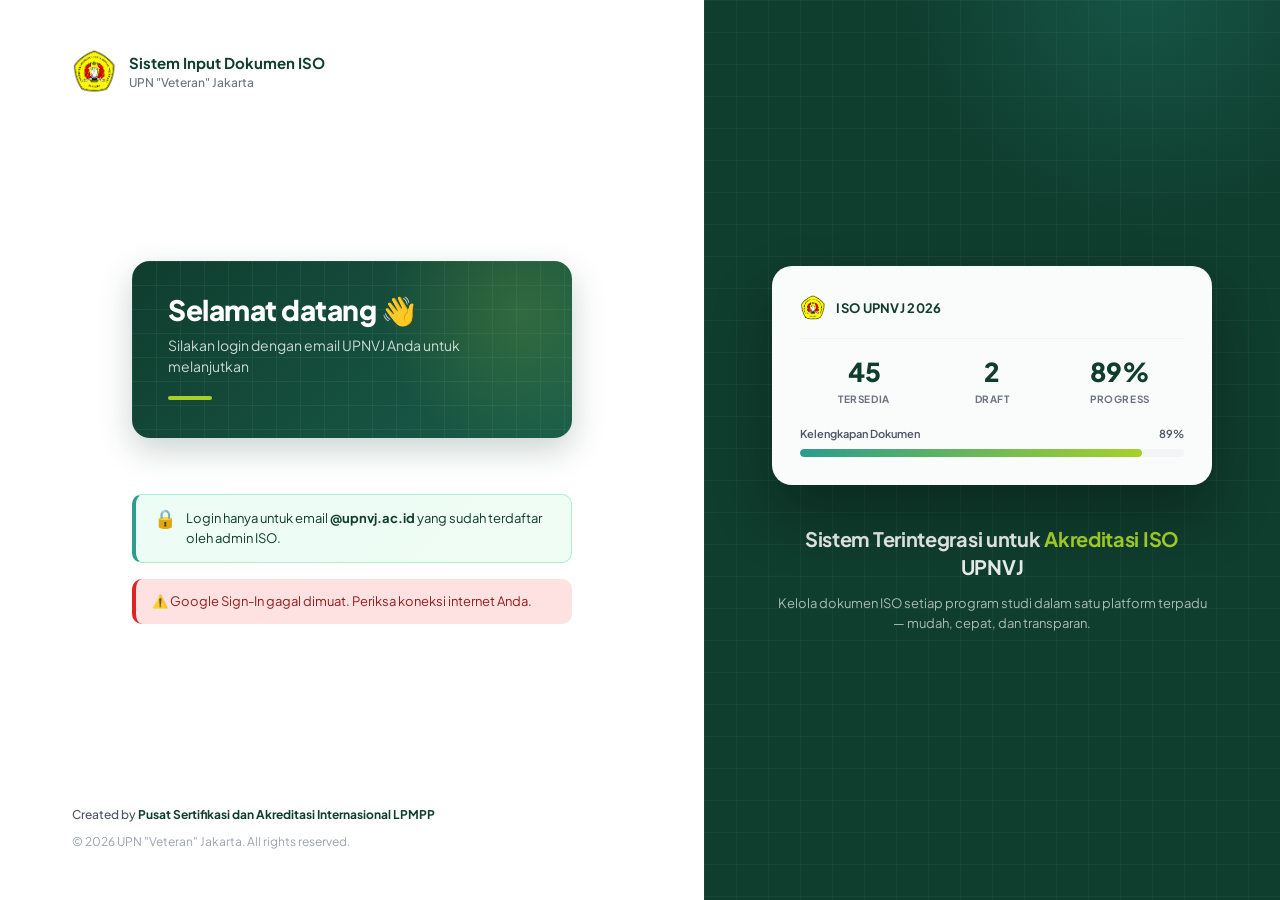
==== index.html @ acfbcaf8 "Add files via upload" ====
<!DOCTYPE html>
<html lang="id">
<head>
  <meta charset="UTF-8">
  <meta name="viewport" content="width=device-width, initial-scale=1.0">
  <title>Login - Sistem Input Dokumen ISO UPNVJ</title>
  <link rel="stylesheet" href="assets/css/style.css">
  <script src="https://accounts.google.com/gsi/client" async defer></script>
  <link rel="icon" type="image/png" href="assets/img/logo-upn.png">
</head>
<body>

<div class="login-wrapper">

  <!-- LEFT PANEL - FORM -->
  <div class="login-left">
    
    <div class="login-brand">
      <img src="assets/img/logo-upn.png" alt="Logo UPNVJ">
      <div class="login-brand-text">
        Sistem Input Dokumen ISO
        <small>UPN "Veteran" Jakarta</small>
      </div>
    </div>
    
    <div class="login-form-container">
      
      <div class="welcome-banner">
        <div class="welcome-banner-content">
          <h1>Selamat datang 👋</h1>
          <p>Silakan login dengan email UPNVJ Anda untuk melanjutkan</p>
          <div class="welcome-banner-accent"></div>
        </div>
      </div>
      
      <div id="g_id_signin_container" class="google-btn-container"></div>
      
      <div class="login-info">
        <span class="login-info-icon">🔒</span>
        <div>
          Login hanya untuk email <strong>@upnvj.ac.id</strong> yang sudah terdaftar oleh admin ISO.
        </div>
      </div>
      
      <div id="message" class="login-message"></div>
      
    </div>
    
    <div class="login-footer">
      <div class="credit">
        Created by <strong>Pusat Sertifikasi dan Akreditasi Internasional LPMPP</strong>
      </div>
      <div>© 2026 UPN "Veteran" Jakarta. All rights reserved.</div>
    </div>
    
  </div>

  <!-- RIGHT PANEL - BRANDING -->
  <div class="login-right">
    <div class="login-right-content">
      
      <div class="preview-card">
        <div class="preview-card-header">
          <img src="assets/img/logo-upn.png" alt="UPNVJ">
          <div class="preview-card-title">ISO UPNVJ 2026</div>
        </div>
        
        <div class="preview-stats">
          <div class="preview-stat">
            <div class="preview-stat-value">45</div>
            <div class="preview-stat-label">Tersedia</div>
          </div>
          <div class="preview-stat">
            <div class="preview-stat-value">2</div>
            <div class="preview-stat-label">Draft</div>
          </div>
          <div class="preview-stat">
            <div class="preview-stat-value">89%</div>
            <div class="preview-stat-label">Progress</div>
          </div>
        </div>
        
        <div class="preview-progress-label">
          <span>Kelengkapan Dokumen</span>
          <span>89%</span>
        </div>
        <div class="preview-progress-bar">
          <div class="preview-progress-fill"></div>
        </div>
      </div>
      
      <div class="login-tagline">
        <h2>Sistem Terintegrasi untuk <span class="login-tagline-highlight">Akreditasi ISO</span> UPNVJ</h2>
        <p>Kelola dokumen ISO setiap program studi dalam satu platform terpadu — mudah, cepat, dan transparan.</p>
      </div>
      
    </div>
  </div>

</div>

<script src="assets/js/config.js"></script>
<script src="assets/js/api.js"></script>
<script src="assets/js/auth.js"></script>

<script>
  window.addEventListener('load', function() {
    if (typeof google === 'undefined' || !google.accounts) {
      document.getElementById('message').innerHTML =
        '<div class="alert alert-error">⚠️ Google Sign-In gagal dimuat. Periksa koneksi internet Anda.</div>';
      return;
    }
    
    google.accounts.id.initialize({
      client_id: APP_CONFIG.CLIENT_ID,
      callback: handleCredentialResponse
    });
    
    google.accounts.id.renderButton(
      document.getElementById('g_id_signin_container'),
      { 
        theme: 'outline', 
        size: 'large', 
        text: 'signin_with', 
        shape: 'rectangular',
        width: 320,
        logo_alignment: 'left'
      }
    );
  });
</script>

</body>
</html>
---- assets/css/style.css ----
@import url('https://fonts.googleapis.com/css2?family=Plus+Jakarta+Sans:wght@300;400;500;600;700;800&display=swap');

:root {
  --green-darkest: #0A2A1F;
  --green-dark: #0F3D2E;
  --green-primary: #1A5D4A;
  --green-medium: #2A9D8F;
  --green-light: #7DCFB6;
  --green-accent: #A7D129;
  --cream: #F5F7F5;
  --white: #FFFFFF;
  --gray-50: #F9FAFB;
  --gray-100: #F3F4F6;
  --gray-200: #E5E7EB;
  --gray-300: #D1D5DB;
  --gray-400: #9CA3AF;
  --gray-500: #6B7280;
  --gray-600: #4B5563;
  --gray-700: #374151;
  --gray-800: #1F2937;
  --gray-900: #111827;
  --success: #059669;
  --success-bg: #D1FAE5;
  --warning: #D97706;
  --warning-bg: #FEF3C7;
  --danger: #DC2626;
  --danger-bg: #FEE2E2;
  --info: #0891B2;
  --info-bg: #CFFAFE;
  --shadow-sm: 0 1px 2px rgba(0,0,0,0.05);
  --shadow-md: 0 4px 6px rgba(0,0,0,0.07);
  --shadow-lg: 0 10px 25px rgba(0,0,0,0.08);
  --shadow-xl: 0 20px 40px rgba(0,0,0,0.1);
  --radius-sm: 6px;
  --radius-md: 10px;
  --radius-lg: 14px;
  --radius-xl: 20px;
}

* { margin: 0; padding: 0; box-sizing: border-box; }

body {
  font-family: 'Plus Jakarta Sans', -apple-system, BlinkMacSystemFont, 'Segoe UI', Roboto, sans-serif;
  background: var(--cream);
  color: var(--gray-800);
  line-height: 1.6;
  -webkit-font-smoothing: antialiased;
}

a { color: inherit; text-decoration: none; }

/* ============================================
   LOGIN PAGE - SPLIT LAYOUT
   ============================================ */

.login-wrapper {
  min-height: 100vh;
  display: grid;
  grid-template-columns: 55% 45%;
}

.login-left {
  background: var(--white);
  padding: 48px 72px;
  display: flex;
  flex-direction: column;
  justify-content: space-between;
  min-height: 100vh;
}

.login-brand {
  display: flex;
  align-items: center;
  gap: 12px;
}

.login-brand img {
  height: 48px;
  width: auto;
}

.login-brand-text {
  font-size: 15px;
  font-weight: 700;
  color: var(--green-dark);
  line-height: 1.3;
}

.login-brand-text small {
  display: block;
  font-size: 12px;
  font-weight: 500;
  color: var(--gray-500);
  margin-top: 2px;
}

.login-form-container {
  max-width: 440px;
  width: 100%;
  margin: 0 auto;
  padding: 40px 0;
}

/* Welcome Banner - Deep Green */
.welcome-banner {
  background: linear-gradient(135deg, #0F3D2E 0%, #1A5D4A 100%);
  color: white;
  padding: 32px 36px;
  border-radius: 18px;
  margin-bottom: 32px;
  position: relative;
  overflow: hidden;
  box-shadow: 0 12px 32px rgba(15, 61, 46, 0.22);
}

.welcome-banner::before {
  content: '';
  position: absolute;
  inset: 0;
  background-image: 
    linear-gradient(rgba(255,255,255,0.05) 1px, transparent 1px),
    linear-gradient(90deg, rgba(255,255,255,0.05) 1px, transparent 1px);
  background-size: 24px 24px;
  pointer-events: none;
}

.welcome-banner::after {
  content: '';
  position: absolute;
  top: -50%;
  right: -20%;
  width: 280px;
  height: 280px;
  background: radial-gradient(circle, rgba(167,209,41,0.18) 0%, transparent 70%);
  pointer-events: none;
}

.welcome-banner-content {
  position: relative;
  z-index: 1;
}

.welcome-banner h1 {
  font-size: 28px;
  font-weight: 800;
  color: white;
  margin-bottom: 8px;
  letter-spacing: -0.5px;
  line-height: 1.2;
}

.welcome-banner p {
  font-size: 14px;
  color: rgba(255,255,255,0.78);
  line-height: 1.55;
  font-weight: 400;
  max-width: 380px;
}

.welcome-banner-accent {
  display: inline-block;
  width: 44px;
  height: 4px;
  background: #A7D129;
  border-radius: 2px;
  margin-top: 18px;
}

.google-btn-container {
  display: flex;
  justify-content: center;
  margin-bottom: 24px;
}

.google-btn-container > div {
  width: 100% !important;
  max-width: 400px;
}

.login-info {
  background: linear-gradient(135deg, #ECFDF5 0%, #F0FDF4 100%);
  border: 1px solid #A7F3D0;
  border-left: 4px solid #2A9D8F;
  color: #0F3D2E;
  padding: 14px 18px;
  border-radius: 10px;
  font-size: 13px;
  display: flex;
  gap: 10px;
  align-items: flex-start;
  line-height: 1.5;
}

.login-info-icon {
  font-size: 18px;
  flex-shrink: 0;
  line-height: 1;
}

.login-message {
  margin-top: 16px;
  font-size: 14px;
}

.login-footer {
  font-size: 12px;
  color: var(--gray-400);
  line-height: 1.7;
}

.login-footer .credit {
  color: var(--gray-600);
  font-weight: 500;
  margin-bottom: 6px;
}

.login-footer .credit strong {
  color: var(--green-dark);
  font-weight: 700;
}

/* Right Panel - Deep Green Branding */
.login-right {
  background: #0F3D2E;
  position: relative;
  overflow: hidden;
  display: flex;
  align-items: center;
  justify-content: center;
  padding: 60px 56px;
}

.login-right::before {
  content: '';
  position: absolute;
  inset: 0;
  background-image: 
    linear-gradient(rgba(255,255,255,0.04) 1px, transparent 1px),
    linear-gradient(90deg, rgba(255,255,255,0.04) 1px, transparent 1px);
  background-size: 32px 32px;
  pointer-events: none;
}

.login-right::after {
  content: '';
  position: absolute;
  top: -30%;
  right: -20%;
  width: 500px;
  height: 500px;
  background: radial-gradient(circle, rgba(42,157,143,0.25) 0%, transparent 70%);
  pointer-events: none;
}

.login-right-content {
  position: relative;
  z-index: 1;
  max-width: 440px;
  width: 100%;
}

.preview-card {
  background: rgba(255,255,255,0.98);
  border-radius: 20px;
  padding: 28px;
  box-shadow: 0 30px 60px rgba(0,0,0,0.3);
  margin-bottom: 40px;
  backdrop-filter: blur(10px);
}

.preview-card-header {
  display: flex;
  align-items: center;
  gap: 10px;
  padding-bottom: 16px;
  border-bottom: 1px solid var(--gray-100);
  margin-bottom: 20px;
}

.preview-card-header img {
  height: 28px;
}

.preview-card-title {
  font-size: 13px;
  font-weight: 700;
  color: #0F3D2E;
  letter-spacing: 0.3px;
}

.preview-stats {
  display: flex;
  justify-content: space-between;
  margin-bottom: 18px;
}

.preview-stat {
  text-align: center;
  flex: 1;
}

.preview-stat-value {
  font-size: 26px;
  font-weight: 800;
  color: #0F3D2E;
  line-height: 1;
  margin-bottom: 6px;
}

.preview-stat-label {
  font-size: 10px;
  text-transform: uppercase;
  letter-spacing: 0.6px;
  color: var(--gray-500);
  font-weight: 700;
}

.preview-progress-label {
  display: flex;
  justify-content: space-between;
  font-size: 11px;
  color: var(--gray-600);
  margin-bottom: 6px;
  font-weight: 600;
}

.preview-progress-bar {
  background: var(--gray-100);
  height: 8px;
  border-radius: 4px;
  overflow: hidden;
}

.preview-progress-fill {
  height: 100%;
  background: linear-gradient(90deg, #2A9D8F, #A7D129);
  width: 89%;
  border-radius: 4px;
}

.login-tagline {
  text-align: center;
  color: rgba(255,255,255,0.9);
}

.login-tagline h2 {
  font-size: 20px;
  font-weight: 700;
  line-height: 1.4;
  margin-bottom: 12px;
  letter-spacing: -0.3px;
}

.login-tagline p {
  font-size: 13px;
  color: rgba(255,255,255,0.65);
  line-height: 1.6;
}

.login-tagline-highlight {
  color: #A7D129;
  font-weight: 700;
}

/* ============================================
   NAVBAR (halaman lain)
   ============================================ */

.navbar {
  background: #0F3D2E;
  color: white;
  padding: 16px 0;
  box-shadow: var(--shadow-sm);
  position: sticky;
  top: 0;
  z-index: 100;
}

.navbar .container {
  max-width: 1200px;
  margin: 0 auto;
  padding: 0 24px;
  display: flex;
  justify-content: space-between;
  align-items: center;
}

.navbar-brand {
  font-size: 16px;
  font-weight: 700;
  display: flex;
  align-items: center;
  gap: 10px;
}

.navbar-brand img {
  height: 32px;
}

.navbar-user {
  display: flex;
  align-items: center;
  gap: 16px;
  font-size: 13px;
}

.navbar-user a {
  color: rgba(255,255,255,0.85);
  font-size: 13px;
  padding: 6px 12px;
  border-radius: 6px;
  transition: all 0.2s;
}

.navbar-user a:hover {
  background: rgba(255,255,255,0.1);
  color: white;
}

.navbar-user button {
  background: rgba(255,255,255,0.15);
  border: 1px solid rgba(255,255,255,0.2);
  color: white;
  padding: 6px 14px;
  border-radius: 6px;
  cursor: pointer;
  font-size: 13px;
  font-family: inherit;
  font-weight: 500;
  transition: all 0.2s;
}

.navbar-user button:hover {
  background: rgba(255,255,255,0.25);
}

.main-container {
  max-width: 1200px;
  margin: 0 auto;
  padding: 32px 24px;
}

.card {
  background: white;
  border-radius: 14px;
  padding: 24px;
  box-shadow: var(--shadow-sm);
  margin-bottom: 20px;
  border: 1px solid var(--gray-100);
}

.card-header {
  display: flex;
  justify-content: space-between;
  align-items: center;
  margin-bottom: 20px;
  padding-bottom: 16px;
  border-bottom: 1px solid var(--gray-100);
}

.card-header h2 {
  font-size: 17px;
  font-weight: 700;
  color: var(--gray-900);
  letter-spacing: -0.2px;
}

.btn {
  display: inline-flex;
  align-items: center;
  gap: 6px;
  padding: 9px 18px;
  border-radius: 6px;
  border: none;
  cursor: pointer;
  font-size: 13px;
  font-weight: 600;
  text-decoration: none;
  transition: all 0.2s;
  font-family: inherit;
  white-space: nowrap;
}

.btn-primary { background: #0F3D2E; color: white; }
.btn-primary:hover { background: #1A5D4A; transform: translateY(-1px); box-shadow: var(--shadow-md); }

.btn-secondary { background: var(--gray-100); color: var(--gray-700); }
.btn-secondary:hover { background: var(--gray-200); }

.btn-danger { background: var(--danger); color: white; }
.btn-danger:hover { background: #B91C1C; }

.btn-sm { padding: 6px 12px; font-size: 12px; }
.btn:disabled { opacity: 0.5; cursor: not-allowed; }

.table-wrapper { overflow-x: auto; }

table { width: 100%; border-collapse: collapse; font-size: 14px; }

table th {
  background: var(--gray-50);
  color: var(--gray-600);
  text-align: left;
  padding: 12px 16px;
  font-weight: 700;
  font-size: 11px;
  text-transform: uppercase;
  letter-spacing: 0.5px;
  border-bottom: 2px solid var(--gray-100);
  white-space: nowrap;
}

table td {
  padding: 14px 16px;
  border-bottom: 1px solid var(--gray-100);
  vertical-align: middle;
}

table tr:hover { background: var(--gray-50); }

.badge {
  display: inline-flex;
  align-items: center;
  gap: 4px;
  padding: 4px 10px;
  border-radius: 100px;
  font-size: 11px;
  font-weight: 700;
  white-space: nowrap;
  letter-spacing: 0.2px;
}

.badge-success { background: var(--success-bg); color: #065F46; }
.badge-warning { background: var(--warning-bg); color: #92400E; }
.badge-danger  { background: var(--danger-bg); color: #991B1B; }
.badge-info    { background: var(--info-bg); color: #155E75; }
.badge-gray    { background: var(--gray-100); color: var(--gray-600); }

.form-group { margin-bottom: 20px; }

.form-group label {
  display: block;
  margin-bottom: 6px;
  color: var(--gray-700);
  font-weight: 600;
  font-size: 13px;
}

.form-group input,
.form-group textarea,
.form-group select {
  width: 100%;
  padding: 10px 14px;
  border: 1.5px solid var(--gray-200);
  border-radius: 6px;
  font-size: 14px;
  font-family: inherit;
  transition: all 0.2s;
  background: white;
}

.form-group input:focus,
.form-group textarea:focus,
.form-group select:focus {
  outline: none;
  border-color: #2A9D8F;
  box-shadow: 0 0 0 4px rgba(42,157,143,0.12);
}

.form-group textarea { resize: vertical; min-height: 80px; }
.form-hint { font-size: 12px; color: var(--gray-500); margin-top: 4px; }

.filters {
  display: flex;
  gap: 10px;
  margin-bottom: 20px;
  flex-wrap: wrap;
  align-items: center;
}

.filters label { font-size: 13px; font-weight: 600; color: var(--gray-600); }

.filters select,
.filters input {
  padding: 9px 14px;
  border: 1.5px solid var(--gray-200);
  border-radius: 6px;
  font-size: 13px;
  font-family: inherit;
  background: white;
  transition: all 0.2s;
}

.filters select:focus,
.filters input:focus {
  outline: none;
  border-color: #2A9D8F;
  box-shadow: 0 0 0 4px rgba(42,157,143,0.12);
}

.progress-section { margin-bottom: 10px; }

.progress-stats {
  display: flex;
  justify-content: space-between;
  align-items: center;
  margin-bottom: 12px;
  font-size: 13px;
  color: var(--gray-600);
}

.progress-stats strong {
  color: #0F3D2E;
  font-size: 22px;
  font-weight: 800;
}

.progress-bar {
  background: var(--gray-100);
  height: 12px;
  border-radius: 6px;
  overflow: hidden;
}

.progress-fill {
  background: linear-gradient(90deg, #2A9D8F, #A7D129);
  height: 100%;
  transition: width 0.6s ease;
  border-radius: 6px;
}

.alert {
  padding: 12px 16px;
  border-radius: 10px;
  margin-bottom: 16px;
  font-size: 13px;
  border-left: 4px solid;
}

.alert-success { background: var(--success-bg); color: #065F46; border-color: var(--success); }
.alert-error   { background: var(--danger-bg); color: #991B1B; border-color: var(--danger); }
.alert-info    { background: var(--info-bg); color: #155E75; border-color: var(--info); }

.loading { text-align: center; padding: 40px; color: var(--gray-500); }

.spinner {
  display: inline-block;
  width: 22px;
  height: 22px;
  border: 3px solid var(--gray-200);
  border-top-color: #2A9D8F;
  border-radius: 50%;
  animation: spin 0.8s linear infinite;
  vertical-align: middle;
  margin-right: 10px;
}

@keyframes spin { to { transform: rotate(360deg); } }

.toast {
  position: fixed;
  bottom: 24px;
  right: 24px;
  background: var(--gray-900);
  color: white;
  padding: 14px 20px;
  border-radius: 10px;
  font-size: 13px;
  box-shadow: var(--shadow-xl);
  z-index: 9999;
  animation: slideIn 0.3s ease;
  font-weight: 500;
}

.toast.success { background: var(--success); }
.toast.error   { background: var(--danger); }

@keyframes slideIn {
  from { transform: translateX(100%); opacity: 0; }
  to { transform: translateX(0); opacity: 1; }
}

.empty-state { text-align: center; padding: 60px 20px; color: var(--gray-500); }
.empty-state > div:first-child { font-size: 48px; margin-bottom: 12px; }

.modal-overlay {
  position: fixed;
  inset: 0;
  background: rgba(15,23,42,0.6);
  display: none;
  align-items: center;
  justify-content: center;
  z-index: 1000;
  padding: 20px;
  backdrop-filter: blur(4px);
}

.modal-overlay.show { display: flex; }

.modal {
  background: white;
  border-radius: 14px;
  padding: 28px;
  max-width: 500px;
  width: 100%;
  max-height: 90vh;
  overflow-y: auto;
  box-shadow: var(--shadow-xl);
}

.modal h3 {
  margin-bottom: 20px;
  color: var(--gray-900);
  font-size: 18px;
  font-weight: 700;
}

.modal-actions {
  display: flex;
  gap: 10px;
  justify-content: flex-end;
  margin-top: 24px;
}

/* ============================================
   RESPONSIVE
   ============================================ */

@media (max-width: 1024px) {
  .login-wrapper { grid-template-columns: 1fr; }
  .login-right { display: none; }
  .login-left { padding: 40px 24px; }
}

@media (max-width: 768px) {
  .navbar .container { flex-direction: column; gap: 10px; align-items: flex-start; }
  .card { padding: 16px; }
  table th, table td { padding: 10px 12px; }
  .card-header { flex-direction: column; gap: 10px; align-items: flex-start; }
  .login-left { padding: 30px 20px; }
  .welcome-banner { padding: 24px; }
  .welcome-banner h1 { font-size: 22px; }
}

@media print {
  .navbar, .filters, .btn { display: none !important; }
  body { background: white; }
  .card { box-shadow: none; border: 1px solid var(--gray-200); }
}

/* ============================================
   DASHBOARD LAYOUT
   ============================================ */

.dashboard-layout {
  display: grid;
  grid-template-columns: 260px 1fr;
  min-height: 100vh;
}

/* ===== SIDEBAR ===== */
.sidebar {
  background: #0F3D2E;
  color: white;
  display: flex;
  flex-direction: column;
  position: fixed;
  top: 0;
  left: 0;
  width: 260px;
  height: 100vh;
  z-index: 100;
  overflow-y: auto;
  border-right: 1px solid rgba(255,255,255,0.05);
}

.sidebar::before {
  content: '';
  position: absolute;
  inset: 0;
  background-image: 
    linear-gradient(rgba(255,255,255,0.02) 1px, transparent 1px),
    linear-gradient(90deg, rgba(255,255,255,0.02) 1px, transparent 1px);
  background-size: 24px 24px;
  pointer-events: none;
}

.sidebar-header {
  padding: 24px 20px;
  border-bottom: 1px solid rgba(255,255,255,0.08);
  position: relative;
  z-index: 1;
}

.sidebar-brand {
  display: flex;
  align-items: center;
  gap: 12px;
}

.sidebar-brand img {
  height: 40px;
  width: auto;
}

.sidebar-brand-text {
  font-size: 13px;
  font-weight: 700;
  line-height: 1.3;
  color: white;
}

.sidebar-brand-text small {
  display: block;
  font-size: 11px;
  font-weight: 500;
  color: rgba(255,255,255,0.55);
  margin-top: 2px;
}

.sidebar-menu {
  flex: 1;
  padding: 16px 12px;
  position: relative;
  z-index: 1;
}

.sidebar-section-title {
  font-size: 10px;
  text-transform: uppercase;
  letter-spacing: 1px;
  color: rgba(255,255,255,0.4);
  font-weight: 700;
  padding: 12px 12px 6px;
}

.sidebar-menu a {
  display: flex;
  align-items: center;
  gap: 12px;
  padding: 11px 14px;
  border-radius: 8px;
  font-size: 13.5px;
  font-weight: 500;
  color: rgba(255,255,255,0.75);
  transition: all 0.15s ease;
  margin-bottom: 2px;
  position: relative;
}

.sidebar-menu a:hover {
  background: rgba(255,255,255,0.08);
  color: white;
}

.sidebar-menu a.active {
  background: rgba(167,209,41,0.15);
  color: white;
  font-weight: 600;
}

.sidebar-menu a.active::before {
  content: '';
  position: absolute;
  left: 0;
  top: 50%;
  transform: translateY(-50%);
  width: 3px;
  height: 20px;
  background: #A7D129;
  border-radius: 0 3px 3px 0;
}

.sidebar-menu-icon {
  font-size: 16px;
  width: 20px;
  text-align: center;
}

.sidebar-footer {
  padding: 16px 20px;
  border-top: 1px solid rgba(255,255,255,0.08);
  font-size: 11px;
  color: rgba(255,255,255,0.45);
  line-height: 1.6;
  position: relative;
  z-index: 1;
}

.sidebar-footer strong {
  color: rgba(255,255,255,0.75);
  font-weight: 600;
}

/* ===== MAIN AREA ===== */
.main-area {
  grid-column: 2;
  background: #F5F7F5;
  min-height: 100vh;
}

/* ===== TOPBAR ===== */
.topbar {
  background: white;
  padding: 14px 32px;
  display: flex;
  justify-content: space-between;
  align-items: center;
  border-bottom: 1px solid var(--gray-100);
  position: sticky;
  top: 0;
  z-index: 50;
}

.topbar-left {
  display: flex;
  align-items: center;
  gap: 16px;
}

.topbar-page-title {
  font-size: 16px;
  font-weight: 700;
  color: var(--gray-900);
  letter-spacing: -0.2px;
}

.topbar-right {
  display: flex;
  align-items: center;
  gap: 16px;
}

.user-chip {
  display: flex;
  align-items: center;
  gap: 10px;
  padding: 6px 12px 6px 6px;
  background: var(--gray-50);
  border-radius: 100px;
  border: 1px solid var(--gray-100);
}

.user-avatar {
  width: 32px;
  height: 32px;
  border-radius: 50%;
  background: linear-gradient(135deg, #0F3D2E, #2A9D8F);
  color: white;
  display: flex;
  align-items: center;
  justify-content: center;
  font-size: 13px;
  font-weight: 700;
}

.user-info {
  display: flex;
  flex-direction: column;
  line-height: 1.2;
}

.user-info-name {
  font-size: 13px;
  font-weight: 700;
  color: var(--gray-900);
}

.user-info-role {
  font-size: 10px;
  color: var(--gray-500);
  text-transform: uppercase;
  letter-spacing: 0.3px;
  font-weight: 600;
}

.logout-btn {
  background: transparent;
  border: 1px solid var(--gray-200);
  color: var(--gray-600);
  padding: 6px 14px;
  border-radius: 6px;
  font-size: 12px;
  font-weight: 600;
  cursor: pointer;
  font-family: inherit;
  transition: all 0.15s;
}

.logout-btn:hover {
  background: var(--danger-bg);
  border-color: var(--danger);
  color: var(--danger);
}

/* ===== CONTENT ===== */
.content {
  padding: 28px 32px;
  max-width: 1400px;
}

/* Welcome Card */
.welcome-card {
  background: linear-gradient(135deg, #0F3D2E 0%, #1A5D4A 100%);
  color: white;
  padding: 26px 30px;
  border-radius: 14px;
  margin-bottom: 24px;
  position: relative;
  overflow: hidden;
  box-shadow: 0 8px 24px rgba(15, 61, 46, 0.18);
}

.welcome-card::before {
  content: '';
  position: absolute;
  inset: 0;
  background-image: 
    linear-gradient(rgba(255,255,255,0.04) 1px, transparent 1px),
    linear-gradient(90deg, rgba(255,255,255,0.04) 1px, transparent 1px);
  background-size: 24px 24px;
  pointer-events: none;
}

.welcome-card::after {
  content: '';
  position: absolute;
  top: -40%;
  right: -10%;
  width: 300px;
  height: 300px;
  background: radial-gradient(circle, rgba(167,209,41,0.15) 0%, transparent 70%);
  pointer-events: none;
}

.welcome-card-content {
  position: relative;
  z-index: 1;
}

.welcome-card h2 {
  font-size: 22px;
  font-weight: 800;
  margin-bottom: 6px;
  letter-spacing: -0.3px;
}

.welcome-card p {
  font-size: 13.5px;
  color: rgba(255,255,255,0.78);
  line-height: 1.5;
}

/* Stat Cards Grid */
.stats-grid {
  display: grid;
  grid-template-columns: repeat(4, 1fr);
  gap: 16px;
  margin-bottom: 24px;
}

.stat-card {
  background: white;
  padding: 20px;
  border-radius: 12px;
  box-shadow: var(--shadow-sm);
  border: 1px solid var(--gray-100);
  position: relative;
  overflow: hidden;
  transition: all 0.2s;
}

.stat-card:hover {
  transform: translateY(-2px);
  box-shadow: var(--shadow-md);
}

.stat-card-header {
  display: flex;
  justify-content: space-between;
  align-items: flex-start;
  margin-bottom: 12px;
}

.stat-card-icon {
  width: 38px;
  height: 38px;
  border-radius: 10px;
  display: flex;
  align-items: center;
  justify-content: center;
  font-size: 18px;
}

.stat-card-icon.green { background: rgba(15,61,46,0.08); }
.stat-card-icon.mint  { background: rgba(42,157,143,0.12); }
.stat-card-icon.lime  { background: rgba(167,209,41,0.18); }
.stat-card-icon.amber { background: rgba(217,119,6,0.12); }

.stat-card-value {
  font-size: 28px;
  font-weight: 800;
  color: var(--gray-900);
  line-height: 1;
  margin-bottom: 6px;
  letter-spacing: -0.5px;
}

.stat-card-label {
  font-size: 12px;
  color: var(--gray-500);
  font-weight: 600;
  text-transform: uppercase;
  letter-spacing: 0.4px;
}

/* Progress Card */
.progress-card {
  background: white;
  padding: 22px 26px;
  border-radius: 12px;
  box-shadow: var(--shadow-sm);
  border: 1px solid var(--gray-100);
  margin-bottom: 24px;
}

.progress-card-header {
  display: flex;
  justify-content: space-between;
  align-items: center;
  margin-bottom: 14px;
}

.progress-card-title {
  font-size: 14px;
  font-weight: 700;
  color: var(--gray-900);
}

.progress-card-value {
  font-size: 20px;
  font-weight: 800;
  color: #0F3D2E;
}

.progress-bar-large {
  height: 14px;
  background: var(--gray-100);
  border-radius: 7px;
  overflow: hidden;
  position: relative;
}

.progress-fill-large {
  height: 100%;
  background: linear-gradient(90deg, #2A9D8F, #A7D129);
  border-radius: 7px;
  transition: width 0.8s ease;
  position: relative;
}

.progress-fill-large::after {
  content: '';
  position: absolute;
  top: 0;
  left: 0;
  right: 0;
  bottom: 0;
  background: linear-gradient(90deg, transparent, rgba(255,255,255,0.3), transparent);
  animation: shimmer 2s infinite;
}

@keyframes shimmer {
  0% { transform: translateX(-100%); }
  100% { transform: translateX(100%); }
}

/* ===== TABLE CARD ===== */
.table-card {
  background: white;
  border-radius: 12px;
  box-shadow: var(--shadow-sm);
  border: 1px solid var(--gray-100);
  overflow: hidden;
}

.table-card-header {
  padding: 20px 24px;
  display: flex;
  justify-content: space-between;
  align-items: center;
  border-bottom: 1px solid var(--gray-100);
  flex-wrap: wrap;
  gap: 12px;
}

.table-card-title {
  font-size: 15px;
  font-weight: 700;
  color: var(--gray-900);
  letter-spacing: -0.2px;
}

.table-filters {
  display: flex;
  gap: 8px;
  flex-wrap: wrap;
  align-items: center;
}

.table-filters select,
.table-filters input {
  padding: 7px 12px;
  border: 1.5px solid var(--gray-200);
  border-radius: 6px;
  font-size: 12.5px;
  font-family: inherit;
  background: white;
  transition: all 0.15s;
}

.table-filters select:focus,
.table-filters input:focus {
  outline: none;
  border-color: #2A9D8F;
  box-shadow: 0 0 0 3px rgba(42,157,143,0.1);
}

/* Table icons for file type */
.doc-name-cell {
  display: flex;
  align-items: center;
  gap: 10px;
}

.doc-icon {
  width: 30px;
  height: 30px;
  border-radius: 6px;
  display: flex;
  align-items: center;
  justify-content: center;
  font-size: 14px;
  flex-shrink: 0;
  background: var(--gray-100);
}

.doc-icon.pdf { background: #FEE2E2; }
.doc-icon.doc { background: #DBEAFE; }
.doc-icon.xls { background: #D1FAE5; }
.doc-icon.folder { background: #FEF3C7; }

/* ===== RESPONSIVE DASHBOARD ===== */
@media (max-width: 1024px) {
  .dashboard-layout {
    grid-template-columns: 1fr;
  }
  
  .sidebar {
    position: relative;
    width: 100%;
    height: auto;
  }
  
  .main-area {
    grid-column: 1;
  }
  
  .stats-grid {
    grid-template-columns: repeat(2, 1fr);
  }
  
  .content {
    padding: 20px;
  }
}

@media (max-width: 640px) {
  .stats-grid {
    grid-template-columns: 1fr;
  }
  
  .topbar {
    padding: 12px 16px;
    flex-direction: column;
    align-items: flex-start;
    gap: 10px;
  }
  
  .topbar-right {
    width: 100%;
    justify-content: space-between;
  }
  
  .user-chip {
    padding: 4px 10px 4px 4px;
  }
  
  .user-info { display: none; }
}

/* ============================================
   REKAP PAGE
   ============================================ */

.page-header {
  background: linear-gradient(135deg, #0F3D2E 0%, #1A5D4A 100%);
  color: white;
  padding: 28px 32px;
  border-radius: 14px;
  margin-bottom: 24px;
  position: relative;
  overflow: hidden;
  box-shadow: 0 8px 24px rgba(15, 61, 46, 0.18);
}

.page-header::before {
  content: '';
  position: absolute;
  inset: 0;
  background-image: 
    linear-gradient(rgba(255,255,255,0.04) 1px, transparent 1px),
    linear-gradient(90deg, rgba(255,255,255,0.04) 1px, transparent 1px);
  background-size: 24px 24px;
  pointer-events: none;
}

.page-header::after {
  content: '';
  position: absolute;
  top: -40%;
  right: -5%;
  width: 280px;
  height: 280px;
  background: radial-gradient(circle, rgba(167,209,41,0.15) 0%, transparent 70%);
  pointer-events: none;
}

.page-header-content {
  position: relative;
  z-index: 1;
  display: flex;
  justify-content: space-between;
  align-items: center;
  gap: 20px;
  flex-wrap: wrap;
}

.page-header h1 {
  font-size: 24px;
  font-weight: 800;
  margin-bottom: 6px;
  letter-spacing: -0.4px;
  color: white;
}

.page-header p {
  font-size: 13.5px;
  color: rgba(255,255,255,0.78);
  line-height: 1.5;
}

.page-header-actions {
  display: flex;
  gap: 8px;
  position: relative;
  z-index: 1;
}

.page-header-actions .btn {
  background: rgba(255,255,255,0.15);
  border: 1px solid rgba(255,255,255,0.25);
  color: white;
  backdrop-filter: blur(8px);
}

.page-header-actions .btn:hover {
  background: rgba(255,255,255,0.25);
  transform: translateY(-1px);
}

/* Score range chips */
.score-chip {
  display: inline-flex;
  align-items: center;
  gap: 6px;
  padding: 4px 10px;
  border-radius: 100px;
  font-size: 11px;
  font-weight: 700;
}

.score-chip.excellent { background: var(--success-bg); color: #065F46; }
.score-chip.good      { background: var(--warning-bg); color: #92400E; }
.score-chip.poor      { background: var(--danger-bg); color: #991B1B; }

/* Progress mini bar di tabel */
.mini-progress {
  display: flex;
  align-items: center;
  gap: 8px;
  font-size: 12px;
}

.mini-progress-bar {
  flex: 1;
  height: 6px;
  background: var(--gray-100);
  border-radius: 3px;
  overflow: hidden;
  min-width: 60px;
}

.mini-progress-fill {
  height: 100%;
  border-radius: 3px;
  transition: width 0.4s ease;
}

.mini-progress-fill.excellent { background: linear-gradient(90deg, #2A9D8F, #A7D129); }
.mini-progress-fill.good      { background: linear-gradient(90deg, #F59E0B, #FBBF24); }
.mini-progress-fill.poor      { background: linear-gradient(90deg, #DC2626, #EF4444); }

/* Big score display */
.score-value {
  font-size: 15px;
  font-weight: 800;
  color: var(--gray-900);
  font-variant-numeric: tabular-nums;
}

.score-value.excellent { color: #059669; }
.score-value.good      { color: #D97706; }
.score-value.poor      { color: #DC2626; }

/* ===== Sub-items dalam tabel ===== */
.doc-parent {
  cursor: pointer;
  transition: background 0.15s;
}

.doc-child {
  background: #FAFAFA;
}

.doc-child:hover {
  background: #F0FDF4;
}

.doc-child td {
  border-bottom: 1px solid var(--gray-100);
}
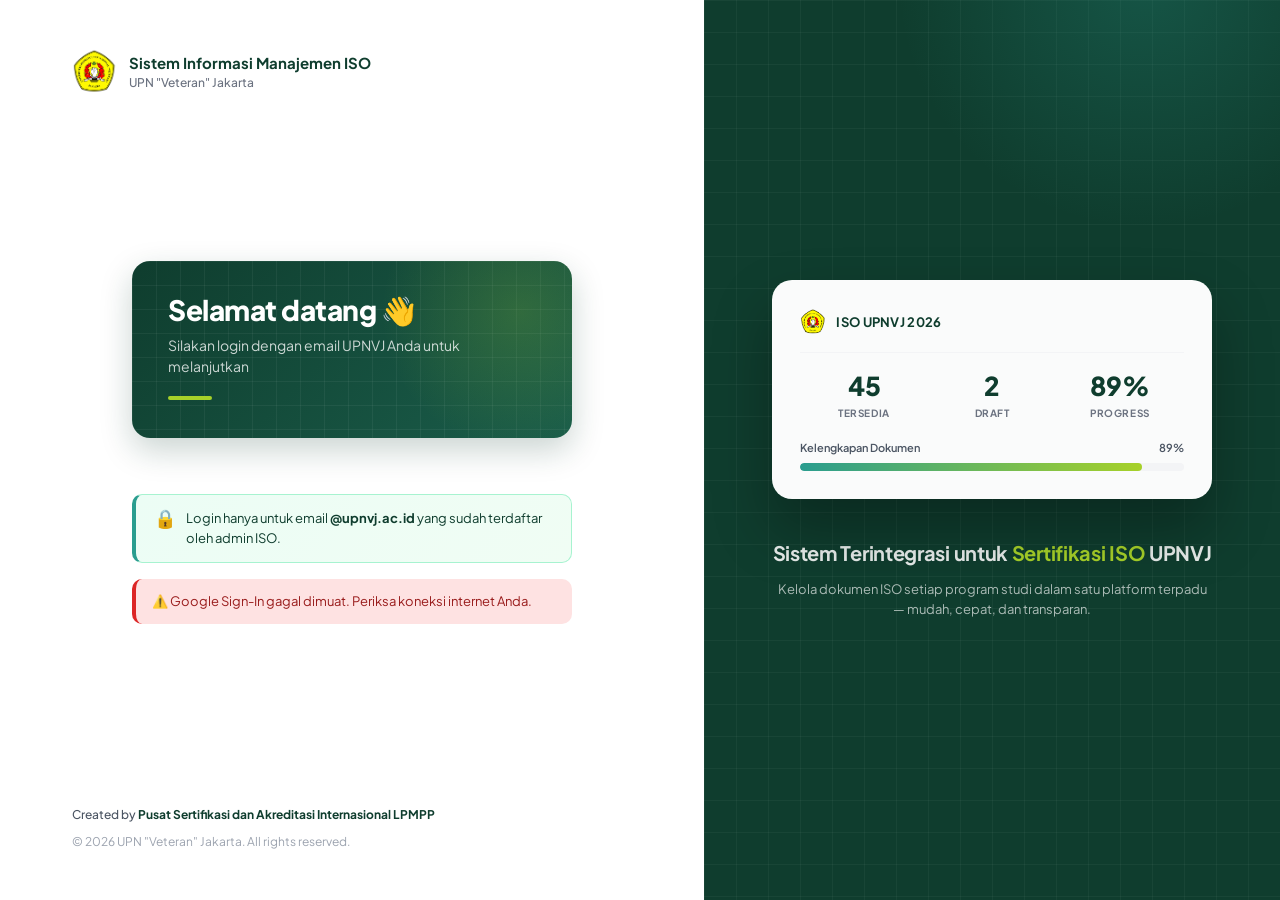
==== commit 873ef2e1: "Update teks judul - Sistem Informasi Manajemen ISO" ====
--- a/index.html
+++ b/index.html
@@ -3,7 +3,7 @@
 <head>
   <meta charset="UTF-8">
   <meta name="viewport" content="width=device-width, initial-scale=1.0">
-  <title>Login - Sistem Input Dokumen ISO UPNVJ</title>
+  <title>Login - Sistem Informasi Manajemen ISO UPNVJ</title>
   <link rel="stylesheet" href="assets/css/style.css">
   <script src="https://accounts.google.com/gsi/client" async defer></script>
   <link rel="icon" type="image/png" href="assets/img/logo-upn.png">
@@ -18,9 +18,9 @@
     <div class="login-brand">
       <img src="assets/img/logo-upn.png" alt="Logo UPNVJ">
       <div class="login-brand-text">
-        Sistem Input Dokumen ISO
-        <small>UPN "Veteran" Jakarta</small>
-      </div>
+         Sistem Informasi Manajemen ISO
+            <small>UPN "Veteran" Jakarta</small>
+        </div>
     </div>
     
     <div class="login-form-container">
@@ -90,9 +90,9 @@
       </div>
       
       <div class="login-tagline">
-        <h2>Sistem Terintegrasi untuk <span class="login-tagline-highlight">Akreditasi ISO</span> UPNVJ</h2>
-        <p>Kelola dokumen ISO setiap program studi dalam satu platform terpadu — mudah, cepat, dan transparan.</p>
-      </div>
+         <h2>Sistem Terintegrasi untuk <span class="login-tagline-highlight">Sertifikasi ISO</span> UPNVJ</h2>
+         <p>Kelola dokumen ISO setiap program studi dalam satu platform terpadu — mudah, cepat, dan transparan.</p>
+        </div>
       
     </div>
   </div>
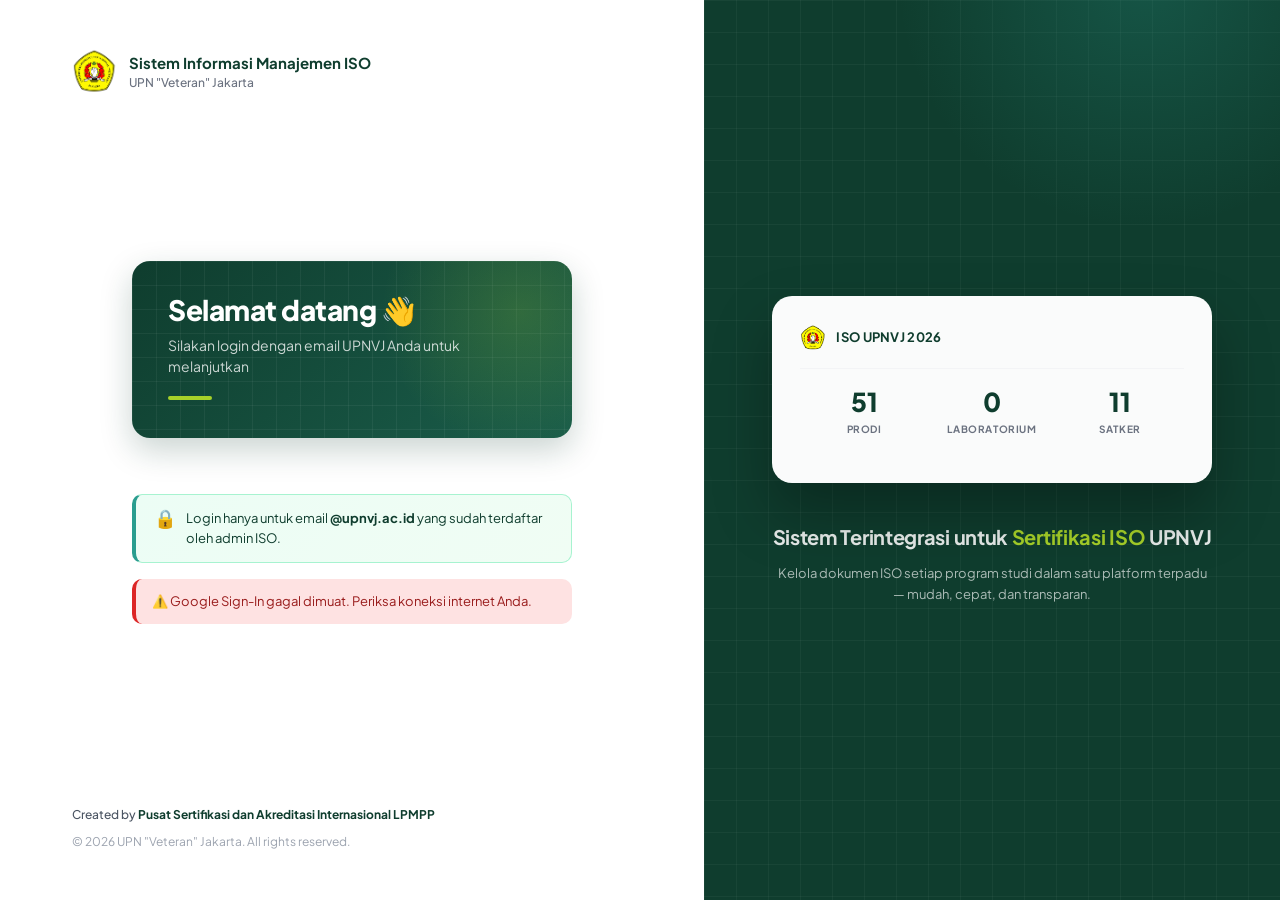
==== commit 61eb5b09: "Add files via upload" ====
--- a/index.html
+++ b/index.html
@@ -60,34 +60,26 @@
     <div class="login-right-content">
       
       <div class="preview-card">
-        <div class="preview-card-header">
-          <img src="assets/img/logo-upn.png" alt="UPNVJ">
-          <div class="preview-card-title">ISO UPNVJ 2026</div>
+  <div class="preview-card-header">
+    <img src="assets/img/logo-upn.png" alt="UPNVJ">
+    <div class="preview-card-title">ISO UPNVJ 2026</div>
+  </div>
+  
+        <div class="preview-stats">
+            <div class="preview-stat">
+            <div class="preview-stat-value" id="stat-prodi">-</div>
+            <div class="preview-stat-label">Prodi</div>
+            </div>
+            <div class="preview-stat">
+            <div class="preview-stat-value" id="stat-lab">-</div>
+            <div class="preview-stat-label">Laboratorium</div>
+            </div>
+            <div class="preview-stat">
+            <div class="preview-stat-value" id="stat-satker">-</div>
+            <div class="preview-stat-label">Satker</div>
+            </div>
         </div>
-        
-        <div class="preview-stats">
-          <div class="preview-stat">
-            <div class="preview-stat-value">45</div>
-            <div class="preview-stat-label">Tersedia</div>
-          </div>
-          <div class="preview-stat">
-            <div class="preview-stat-value">2</div>
-            <div class="preview-stat-label">Draft</div>
-          </div>
-          <div class="preview-stat">
-            <div class="preview-stat-value">89%</div>
-            <div class="preview-stat-label">Progress</div>
-          </div>
         </div>
-        
-        <div class="preview-progress-label">
-          <span>Kelengkapan Dokumen</span>
-          <span>89%</span>
-        </div>
-        <div class="preview-progress-bar">
-          <div class="preview-progress-fill"></div>
-        </div>
-      </div>
       
       <div class="login-tagline">
          <h2>Sistem Terintegrasi untuk <span class="login-tagline-highlight">Sertifikasi ISO</span> UPNVJ</h2>
--- a/assets/css/style.css
+++ b/assets/css/style.css
@@ -1449,4 +1449,109 @@
 
 .doc-child td {
   border-bottom: 1px solid var(--gray-100);
+}
+
+/* ===== Modal Detail ===== */
+.modal-overlay {
+  position: fixed;
+  inset: 0;
+  background: rgba(15,23,42,0.6);
+  display: none;
+  align-items: center;
+  justify-content: center;
+  z-index: 1000;
+  padding: 20px;
+  backdrop-filter: blur(4px);
+}
+
+.modal-overlay.show {
+  display: flex;
+}
+
+.modal {
+  background: white;
+  border-radius: 14px;
+  padding: 24px;
+  max-width: 600px;
+  width: 100%;
+  max-height: 90vh;
+  overflow-y: auto;
+  box-shadow: 0 20px 40px rgba(0,0,0,0.2);
+}
+
+.modal h3 {
+  margin-bottom: 16px;
+  color: var(--gray-900);
+  font-size: 18px;
+  font-weight: 700;
+}
+
+.badge small {
+  display: block;
+  font-size: 10px;
+  font-weight: 500;
+  opacity: 0.85;
+  margin-top: 2px;
+}
+
+/* ===== Chart Toggle ===== */
+.chart-toggle-btn {
+  background: transparent;
+  border: none;
+  padding: 8px 16px;
+  border-radius: 6px;
+  cursor: pointer;
+  font-family: inherit;
+  font-size: 13px;
+  font-weight: 600;
+  color: #6B7280;
+  transition: all 0.2s;
+}
+
+.chart-toggle-btn:hover {
+  color: #0F3D2E;
+}
+
+.chart-toggle-btn.active {
+  background: white;
+  color: #0F3D2E;
+  box-shadow: 0 1px 3px rgba(0,0,0,0.1);
+}
+
+/* Chart Legend Donut */
+.donut-legend-item {
+  display: flex;
+  align-items: center;
+  gap: 10px;
+  padding: 8px 0;
+  font-size: 13px;
+}
+
+.donut-legend-color {
+  width: 12px;
+  height: 12px;
+  border-radius: 3px;
+  flex-shrink: 0;
+}
+
+.donut-legend-label {
+  flex: 1;
+  color: #374151;
+  font-weight: 500;
+}
+
+.donut-legend-value {
+  font-weight: 700;
+  color: #0F3D2E;
+}
+
+@media (max-width: 768px) {
+  #chart-bar {
+    max-height: 300px !important;
+  }
+  
+  #chart-donut {
+    max-height: 250px !important;
+    max-width: 250px !important;
+  }
 }
